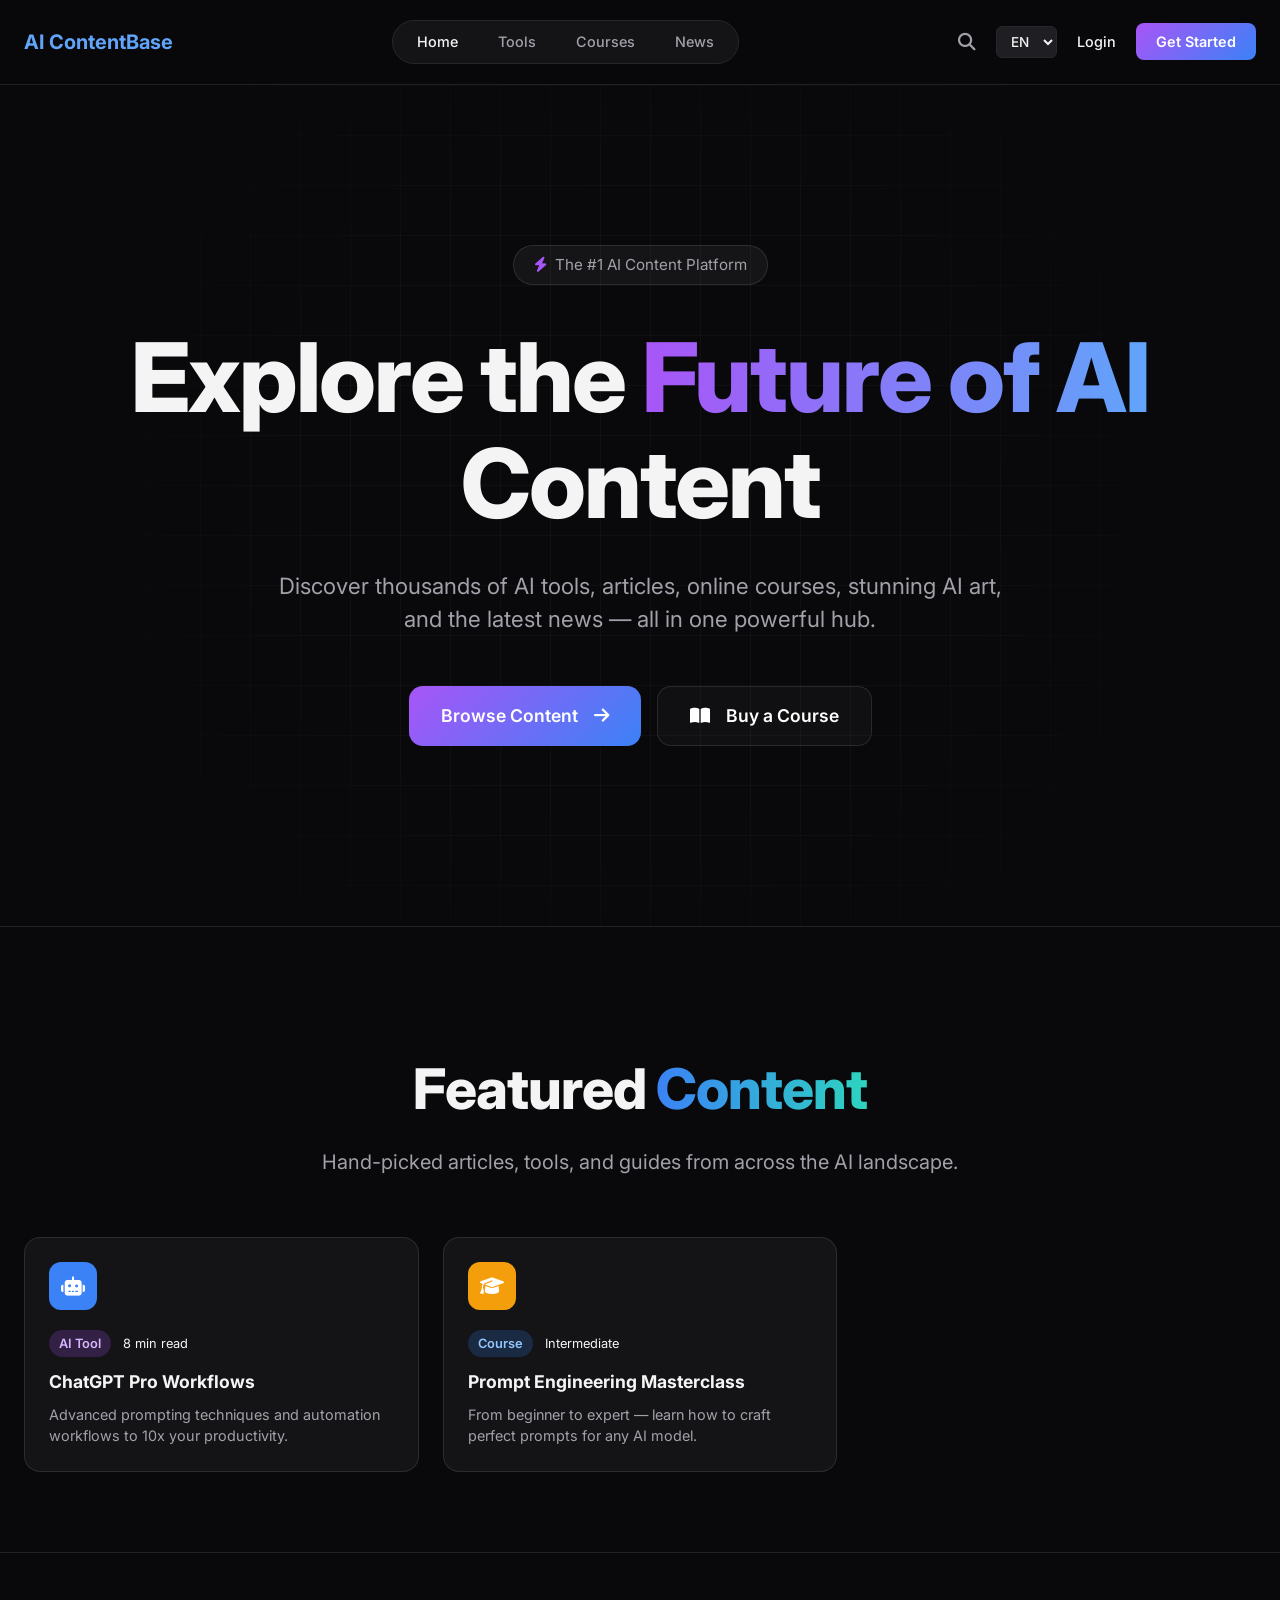
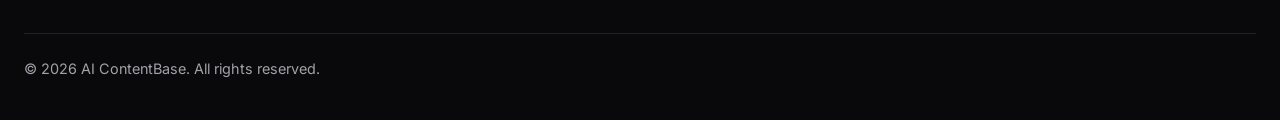
==== index.html @ c326102f "first commit" ====
<!DOCTYPE html>
<html lang="en">

<head>
    <meta charset="UTF-8">
    <meta name="viewport" content="width=device-width, initial-scale=1.0">
    <title>AI ContentBase | Home</title>
    <link href="https://fonts.googleapis.com/css2?family=Inter:wght@400;500;600;700;800&display=swap" rel="stylesheet">
    <link rel="stylesheet" href="https://cdnjs.cloudflare.com/ajax/libs/font-awesome/6.4.0/css/all.min.css">
    <link rel="stylesheet" href="style.css">
</head>

<body>

    <nav>
        <div class="nav-left">
            <a href="index.html" class="logo-text">AI ContentBase</a>
        </div>
        <div class="nav-center">
            <a href="index.html" class="active" data-i18n="nav_home">Home</a>
            <a href="tools.html" data-i18n="nav_tools">Tools</a>
            <a href="courses.html" data-i18n="nav_courses">Courses</a>
            <a href="news.html" data-i18n="nav_news">News</a>
        </div>
        <div class="nav-right">
            <i class="fa-solid fa-magnifying-glass search-icon"></i>
            <select class="lang-switch">
                <option value="en">EN</option>
                <option value="th">TH</option>
            </select>
            <a href="login.html" style="font-size: 0.9rem; font-weight: 500; transition: color 0.2s;"
                data-i18n="nav_login">Login</a>
            <button class="btn-primary" data-i18n="nav_get_started">Get Started</button>
        </div>
    </nav>

    <header class="hero">
        <div class="hero-bg-grid"></div>
        <div class="container">
            <div class="pill-badge" data-i18n="hero_pill">
                <i class="fa-solid fa-bolt"></i> The #1 AI Content Platform
            </div>
            <h1>Explore the <span class="text-gradient">Future of AI</span><br>Content</h1>
            <p data-i18n="hero_desc">Discover thousands of AI tools, articles, online courses, stunning AI art, and the
                latest news — all in
                one powerful hub.</p>

            <div class="hero-btns">
                <a href="tools.html" class="btn-large btn-gradient" data-i18n="hero_btn_browse">Browse Content &nbsp;<i
                        class="fa-solid fa-arrow-right"></i></a>
                <a href="courses.html" class="btn-large btn-outline" data-i18n="hero_btn_buy"><i
                        class="fa-solid fa-book-open"></i>&nbsp; Buy a
                    Course</a>
            </div>
        </div>
    </header>

    <section class="container">
        <div class="section-header">
            <h2 data-i18n="feat_title">Featured <span class="text-gradient-alt">Content</span></h2>
            <p data-i18n="feat_desc">Hand-picked articles, tools, and guides from across the AI landscape.</p>
        </div>

        <div class="grid-3">
            <a href="tools.html" class="card">
                <div class="card-header">
                    <div class="card-icon" style="background:#3b82f6;"><i class="fa-solid fa-robot"></i></div>
                </div>
                <div class="card-meta">
                    <span class="tag tag-purple">AI Tool</span><span>8 min read</span>
                </div>
                <h3 class="card-title">ChatGPT Pro Workflows</h3>
                <p class="card-desc">Advanced prompting techniques and automation workflows to 10x your productivity.
                </p>
            </a>
            <a href="courses.html" class="card">
                <div class="card-header">
                    <div class="card-icon" style="background:#f59e0b;"><i class="fa-solid fa-graduation-cap"></i></div>
                </div>
                <div class="card-meta">
                    <span class="tag tag-blue">Course</span><span>Intermediate</span>
                </div>
                <h3 class="card-title">Prompt Engineering Masterclass</h3>
                <p class="card-desc">From beginner to expert — learn how to craft perfect prompts for any AI model.</p>
            </a>
        </div>
    </section>

    <footer>
        <div class="container">
            <div class="footer-bottom">
                <div data-i18n="footer_rights">&copy; 2026 AI ContentBase. All rights reserved.</div>
            </div>
        </div>
    </footer>
    <script src="script.js"></script>
</body>

</html>
---- style.css ----
:root {
    --bg: #09090b;
    --surface: #141417;
    --surface-light: #1f1f23;
    --border: #27272a;
    --border-light: rgba(255, 255, 255, 0.1);
    --text-main: #f4f4f5;
    --text-muted: #a1a1aa;

    --grad-primary: linear-gradient(135deg, #a855f7 0%, #3b82f6 100%);
    --grad-purple-blue: linear-gradient(90deg, #a855f7, #60a5fa);
    --grad-blue-teal: linear-gradient(90deg, #3b82f6, #2dd4bf);

    --tag-purple: rgba(168, 85, 247, 0.2);
    --tag-purple-text: #d8b4fe;
    --tag-blue: rgba(59, 130, 246, 0.2);
    --tag-blue-text: #93c5fd;
    --tag-green: rgba(34, 197, 94, 0.2);
    --tag-green-text: #86efac;
    --tag-orange: rgba(249, 115, 22, 0.2);
    --tag-orange-text: #fdba74;
    --tag-pink: rgba(236, 72, 153, 0.2);
    --tag-pink-text: #f9a8d4;
    --tag-teal: rgba(20, 184, 166, 0.2);
    --tag-teal-text: #5eead4;
}

* {
    margin: 0;
    padding: 0;
    box-sizing: border-box;
    font-family: 'Inter', sans-serif;
}

body {
    background-color: var(--bg);
    color: var(--text-main);
    line-height: 1.5;
    overflow-x: hidden;
}

a {
    text-decoration: none;
    color: inherit;
}

.container {
    max-width: 1280px;
    margin: 0 auto;
    padding: 0 24px;
}

/* Navigation */
nav {
    display: flex;
    justify-content: space-between;
    align-items: center;
    padding: 20px 24px;
    border-bottom: 1px solid var(--border-light);
    background: rgba(9, 9, 11, 0.8);
    backdrop-filter: blur(12px);
    position: sticky;
    top: 0;
    z-index: 100;
}

.sidebar nav {
    flex-direction: column;
    align-items: stretch;
    justify-content: flex-start;
    padding: 0;
    border-bottom: none;
    background: transparent;
    backdrop-filter: none;
    position: static;
}

.nav-left {
    display: flex;
    align-items: center;
    gap: 12px;
}

.logo-text {
    font-size: 1.25rem;
    font-weight: 700;
    color: #60a5fa;
}

.nav-center {
    display: flex;
    gap: 24px;
    background: var(--surface);
    padding: 6px 16px;
    border-radius: 100px;
    border: 1px solid var(--border);
}

.nav-center a {
    font-size: 0.9rem;
    color: var(--text-muted);
    font-weight: 500;
    transition: color 0.2s;
    padding: 4px 8px;
}

.nav-center a.active,
.nav-center a:hover {
    color: var(--text-main);
}

.nav-right {
    display: flex;
    align-items: center;
    gap: 20px;
}

.search-icon {
    color: var(--text-muted);
    cursor: pointer;
    font-size: 1.1rem;
}

.lang-switch {
    background: var(--surface-light);
    color: var(--text-main);
    border: 1px solid var(--border);
    border-radius: 6px;
    padding: 6px 10px;
    font-size: 0.85rem;
    font-weight: 500;
    outline: none;
    cursor: pointer;
    transition: all 0.2s;
}

.lang-switch:hover {
    border-color: rgba(255, 255, 255, 0.2);
}

/* Buttons */
.btn-primary {
    background: var(--grad-primary);
    color: white;
    padding: 10px 20px;
    border-radius: 8px;
    font-weight: 600;
    font-size: 0.9rem;
    border: none;
    cursor: pointer;
    transition: opacity 0.2s;
}

.btn-primary:hover {
    opacity: 0.9;
}

.btn-large {
    padding: 16px 32px;
    border-radius: 14px;
    font-size: 1.1rem;
    font-weight: 600;
    display: inline-flex;
    align-items: center;
    gap: 8px;
    cursor: pointer;
    transition: transform 0.2s;
}

.btn-large:hover {
    transform: translateY(-2px);
}

.btn-gradient {
    background: var(--grad-primary);
    color: white;
    border: none;
}

.btn-outline {
    background: rgba(255, 255, 255, 0.03);
    border: 1px solid var(--border-light);
    color: white;
}

/* Hero */
.hero {
    position: relative;
    padding: 160px 0 120px;
    text-align: center;
    overflow: hidden;
    border-bottom: 1px solid var(--border-light);
}

.hero-bg-grid {
    position: absolute;
    top: 0;
    left: 0;
    right: 0;
    bottom: 0;
    background-image: linear-gradient(to right, rgba(255, 255, 255, 0.03) 1px, transparent 1px), linear-gradient(to bottom, rgba(255, 255, 255, 0.03) 1px, transparent 1px);
    background-size: 50px 50px;
    z-index: -1;
    mask-image: radial-gradient(circle at center, black 40%, transparent 80%);
    -webkit-mask-image: radial-gradient(circle at center, black 40%, transparent 80%);
}

.pill-badge {
    display: inline-flex;
    align-items: center;
    gap: 8px;
    background: rgba(255, 255, 255, 0.05);
    border: 1px solid var(--border-light);
    padding: 8px 20px;
    border-radius: 100px;
    font-size: 0.95rem;
    color: var(--text-muted);
    margin-bottom: 40px;
}

.pill-badge i {
    color: #a855f7;
}

.hero h1 {
    font-size: 6rem;
    font-weight: 800;
    line-height: 1.1;
    margin-bottom: 32px;
    letter-spacing: -2px;
}

.text-gradient {
    background: var(--grad-purple-blue);
    -webkit-background-clip: text;
    -webkit-text-fill-color: transparent;
}

.text-gradient-alt {
    background: var(--grad-blue-teal);
    -webkit-background-clip: text;
    -webkit-text-fill-color: transparent;
}

.hero p {
    font-size: 1.4rem;
    color: var(--text-muted);
    max-width: 750px;
    margin: 0 auto 50px;
}

.hero-btns {
    display: flex;
    justify-content: center;
    gap: 16px;
    margin-bottom: 60px;
}

/* Typography & Layout */
.section-header {
    text-align: center;
    margin: 120px 0 60px;
}

.section-header h2 {
    font-size: 3.5rem;
    font-weight: 800;
    margin-bottom: 16px;
    letter-spacing: -1px;
}

.section-header p {
    color: var(--text-muted);
    font-size: 1.25rem;
}

.section-header-left {
    display: flex;
    justify-content: space-between;
    align-items: flex-end;
    margin: 80px 0 30px;
}

.section-header-left h2 {
    font-size: 2rem;
    font-weight: 800;
}

.section-header-left p {
    color: var(--text-muted);
    margin-top: 8px;
}

.view-all {
    color: var(--text-muted);
    font-size: 0.9rem;
    transition: color 0.2s;
}

.view-all:hover {
    color: white;
}

/* Grids */
.grid-3 {
    display: grid;
    grid-template-columns: repeat(3, 1fr);
    gap: 24px;
}

.grid-4 {
    display: grid;
    grid-template-columns: repeat(4, 1fr);
    gap: 24px;
}

.grid-6 {
    display: grid;
    grid-template-columns: repeat(6, 1fr);
    gap: 20px;
}

/* Filters */
.filters {
    display: flex;
    justify-content: center;
    gap: 12px;
    margin-bottom: 40px;
    flex-wrap: wrap;
}

.filters-left {
    justify-content: flex-start;
    margin-bottom: 30px;
}

.filter-btn {
    background: var(--surface);
    border: 1px solid var(--border);
    color: var(--text-muted);
    padding: 8px 20px;
    border-radius: 100px;
    font-size: 0.9rem;
    cursor: pointer;
    transition: all 0.2s;
}

.filter-btn:hover {
    background: var(--surface-light);
    color: white;
}

.filter-btn.active {
    background: var(--grad-primary);
    color: white;
    border-color: transparent;
}

/* Cards */
.card {
    background: var(--surface);
    border: 1px solid var(--border-light);
    border-radius: 16px;
    padding: 24px;
    transition: transform 0.2s, border-color 0.2s;
    position: relative;
    display: flex;
    flex-direction: column;
    text-decoration: none;
}

.card:hover {
    transform: translateY(-4px);
    border-color: rgba(255, 255, 255, 0.2);
}

.card-header {
    display: flex;
    justify-content: space-between;
    align-items: flex-start;
    margin-bottom: 20px;
}

.card-icon {
    width: 48px;
    height: 48px;
    border-radius: 12px;
    display: flex;
    align-items: center;
    justify-content: center;
    font-size: 1.2rem;
    color: white;
    background: #3b82f6;
}

.card-arrow {
    color: var(--text-muted);
    font-size: 0.9rem;
}

.card-meta {
    display: flex;
    align-items: center;
    gap: 12px;
    margin-bottom: 12px;
    font-size: 0.8rem;
}

.tag {
    padding: 4px 10px;
    border-radius: 100px;
    font-weight: 600;
}

.tag-purple {
    background: var(--tag-purple);
    color: var(--tag-purple-text);
}

.tag-blue {
    background: var(--tag-blue);
    color: var(--tag-blue-text);
}

.tag-green {
    background: var(--tag-green);
    color: var(--tag-green-text);
}

.tag-orange {
    background: var(--tag-orange);
    color: var(--tag-orange-text);
}

.tag-pink {
    background: var(--tag-pink);
    color: var(--tag-pink-text);
}

.tag-teal {
    background: var(--tag-teal);
    color: var(--tag-teal-text);
}

.card-title {
    font-size: 1.1rem;
    font-weight: 700;
    margin-bottom: 8px;
}

.card-desc {
    color: var(--text-muted);
    font-size: 0.9rem;
}

/* Tool Cards */
.tool-card .card-header {
    align-items: center;
    margin-bottom: 16px;
}

.tool-card .card-icon {
    width: 40px;
    height: 40px;
    font-size: 1rem;
    border-radius: 10px;
}

.tool-title-wrap {
    flex-grow: 1;
    margin-left: 12px;
}

.tool-title {
    font-weight: 700;
    font-size: 1rem;
}

.tool-cat {
    font-size: 0.8rem;
    color: var(--text-muted);
}

.tool-rating {
    display: flex;
    align-items: center;
    gap: 4px;
    font-size: 0.85rem;
    font-weight: 600;
}

.tool-rating i {
    color: #facc15;
}

.tool-desc {
    color: var(--text-muted);
    font-size: 0.9rem;
    margin-bottom: 20px;
    flex-grow: 1;
}

.tool-footer {
    display: flex;
    justify-content: space-between;
    align-items: center;
    margin-top: auto;
}

.tool-tags {
    display: flex;
    gap: 6px;
}

.tool-tag {
    background: rgba(255, 255, 255, 0.05);
    border: 1px solid var(--border-light);
    padding: 4px 10px;
    border-radius: 100px;
    font-size: 0.75rem;
    color: var(--text-muted);
}

.tool-visit {
    color: #c084fc;
    font-size: 0.85rem;
    display: flex;
    align-items: center;
    gap: 6px;
}

.tool-price {
    font-size: 0.8rem;
    color: var(--text-muted);
    margin-top: 16px;
}

/* Footer */
footer {
    border-top: 1px solid var(--border-light);
    padding: 80px 0 40px;
    margin-top: 80px;
}

.footer-grid {
    display: grid;
    grid-template-columns: 2fr 1fr 1fr 1fr;
    gap: 40px;
    margin-bottom: 60px;
}

.footer-brand p {
    color: var(--text-muted);
    margin: 20px 0;
    font-size: 1.05rem;
    max-width: 300px;
}

.socials {
    display: flex;
    gap: 12px;
}

.social-btn {
    width: 40px;
    height: 40px;
    border-radius: 50%;
    border: 1px solid var(--border-light);
    display: flex;
    align-items: center;
    justify-content: center;
    color: var(--text-muted);
    transition: all 0.2s;
}

.social-btn:hover {
    color: white;
    border-color: white;
}

.footer-links h4 {
    font-size: 1.1rem;
    margin-bottom: 24px;
    font-weight: 600;
}

.footer-links ul {
    list-style: none;
}

.footer-links li {
    margin-bottom: 16px;
}

.footer-links a {
    color: var(--text-muted);
    transition: color 0.2s;
}

.footer-links a:hover {
    color: white;
}

.footer-bottom {
    border-top: 1px solid var(--border-light);
    padding-top: 24px;
    display: flex;
    justify-content: space-between;
    color: var(--text-muted);
    font-size: 0.9rem;
    align-items: center;
}

/* Responsive */
@media (max-width: 1024px) {
    .grid-6 {
        grid-template-columns: repeat(3, 1fr);
    }

    .grid-4 {
        grid-template-columns: repeat(2, 1fr);
    }

    .grid-3 {
        grid-template-columns: repeat(2, 1fr);
    }
}

@media (max-width: 768px) {
    .nav-center {
        display: none;
    }

    .hero h1 {
        font-size: 3rem;
    }

    .grid-6,
    .grid-4,
    .grid-3 {
        grid-template-columns: 1fr;
    }

    .footer-grid {
        grid-template-columns: 1fr;
    }
}

/* Animations */
@keyframes fadeIn {
    from {
        opacity: 0;
        transform: translateY(10px);
    }

    to {
        opacity: 1;
        transform: translateY(0);
    }
}
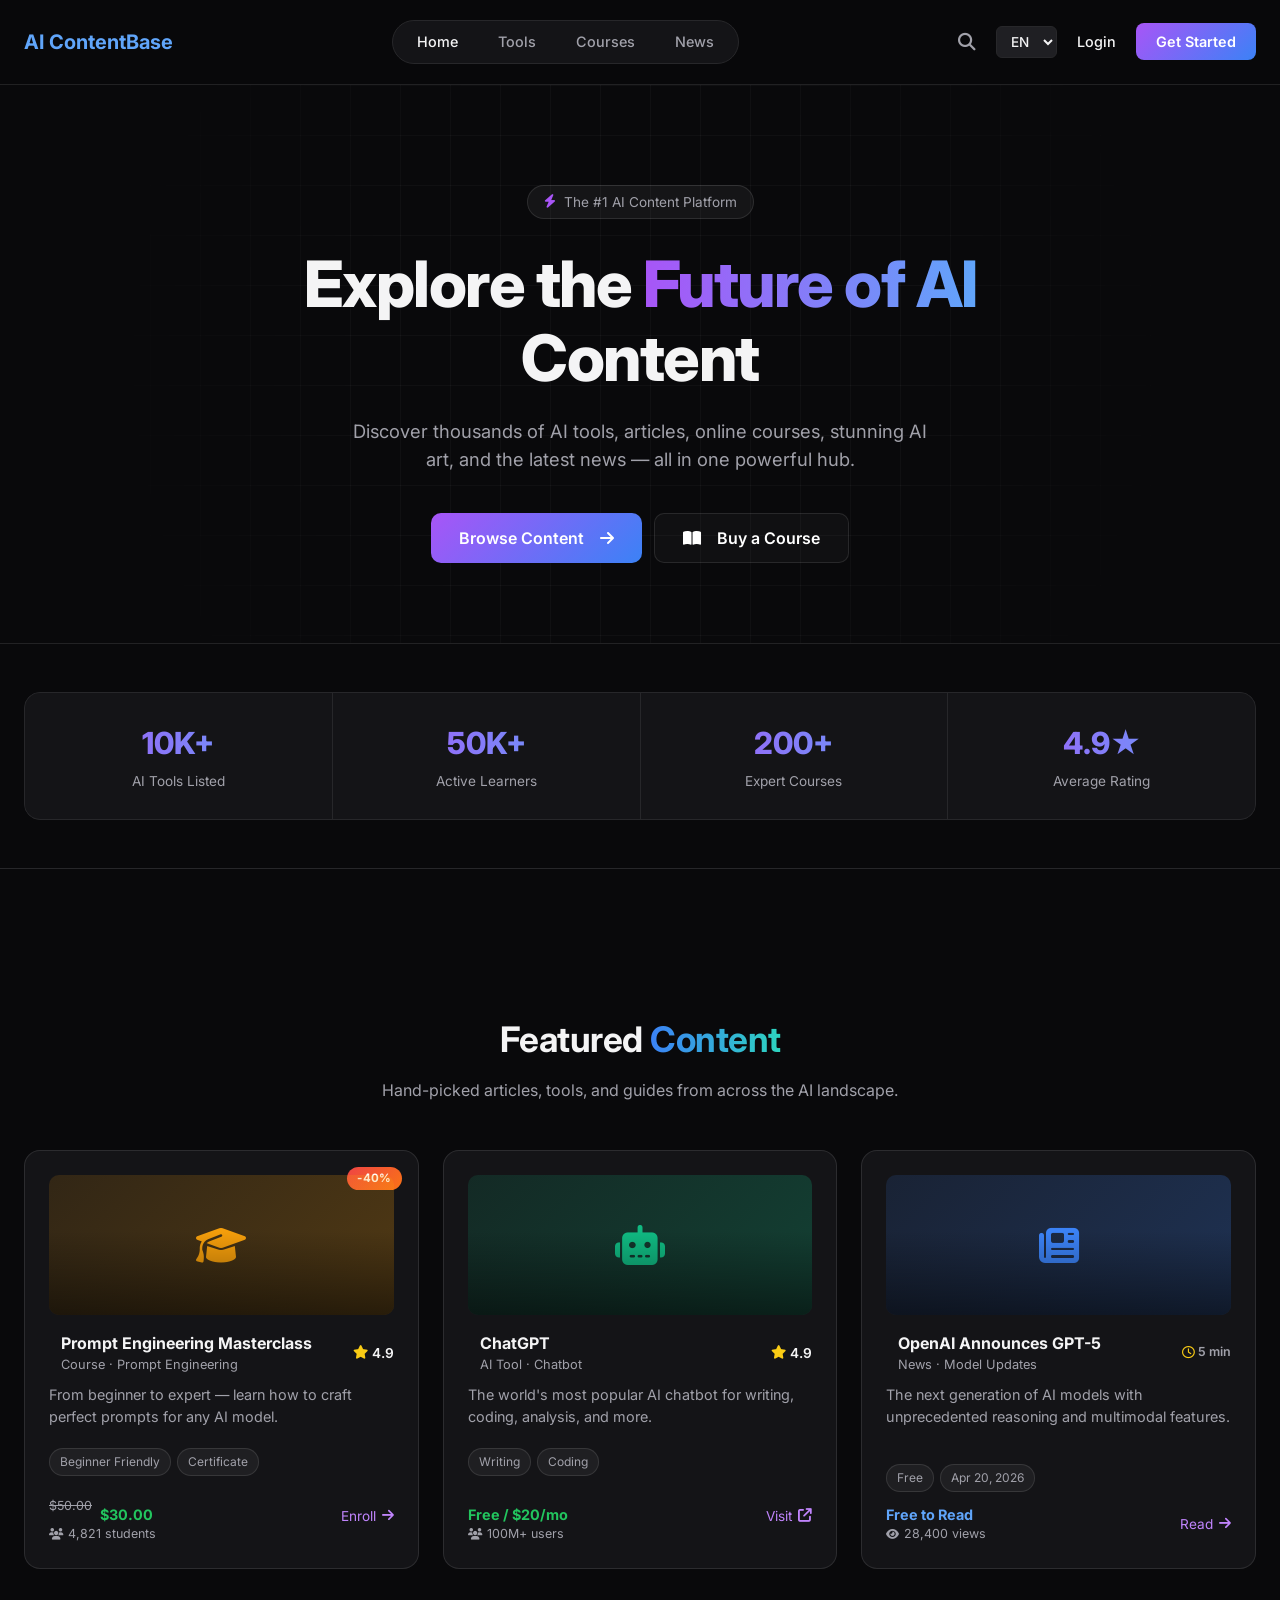
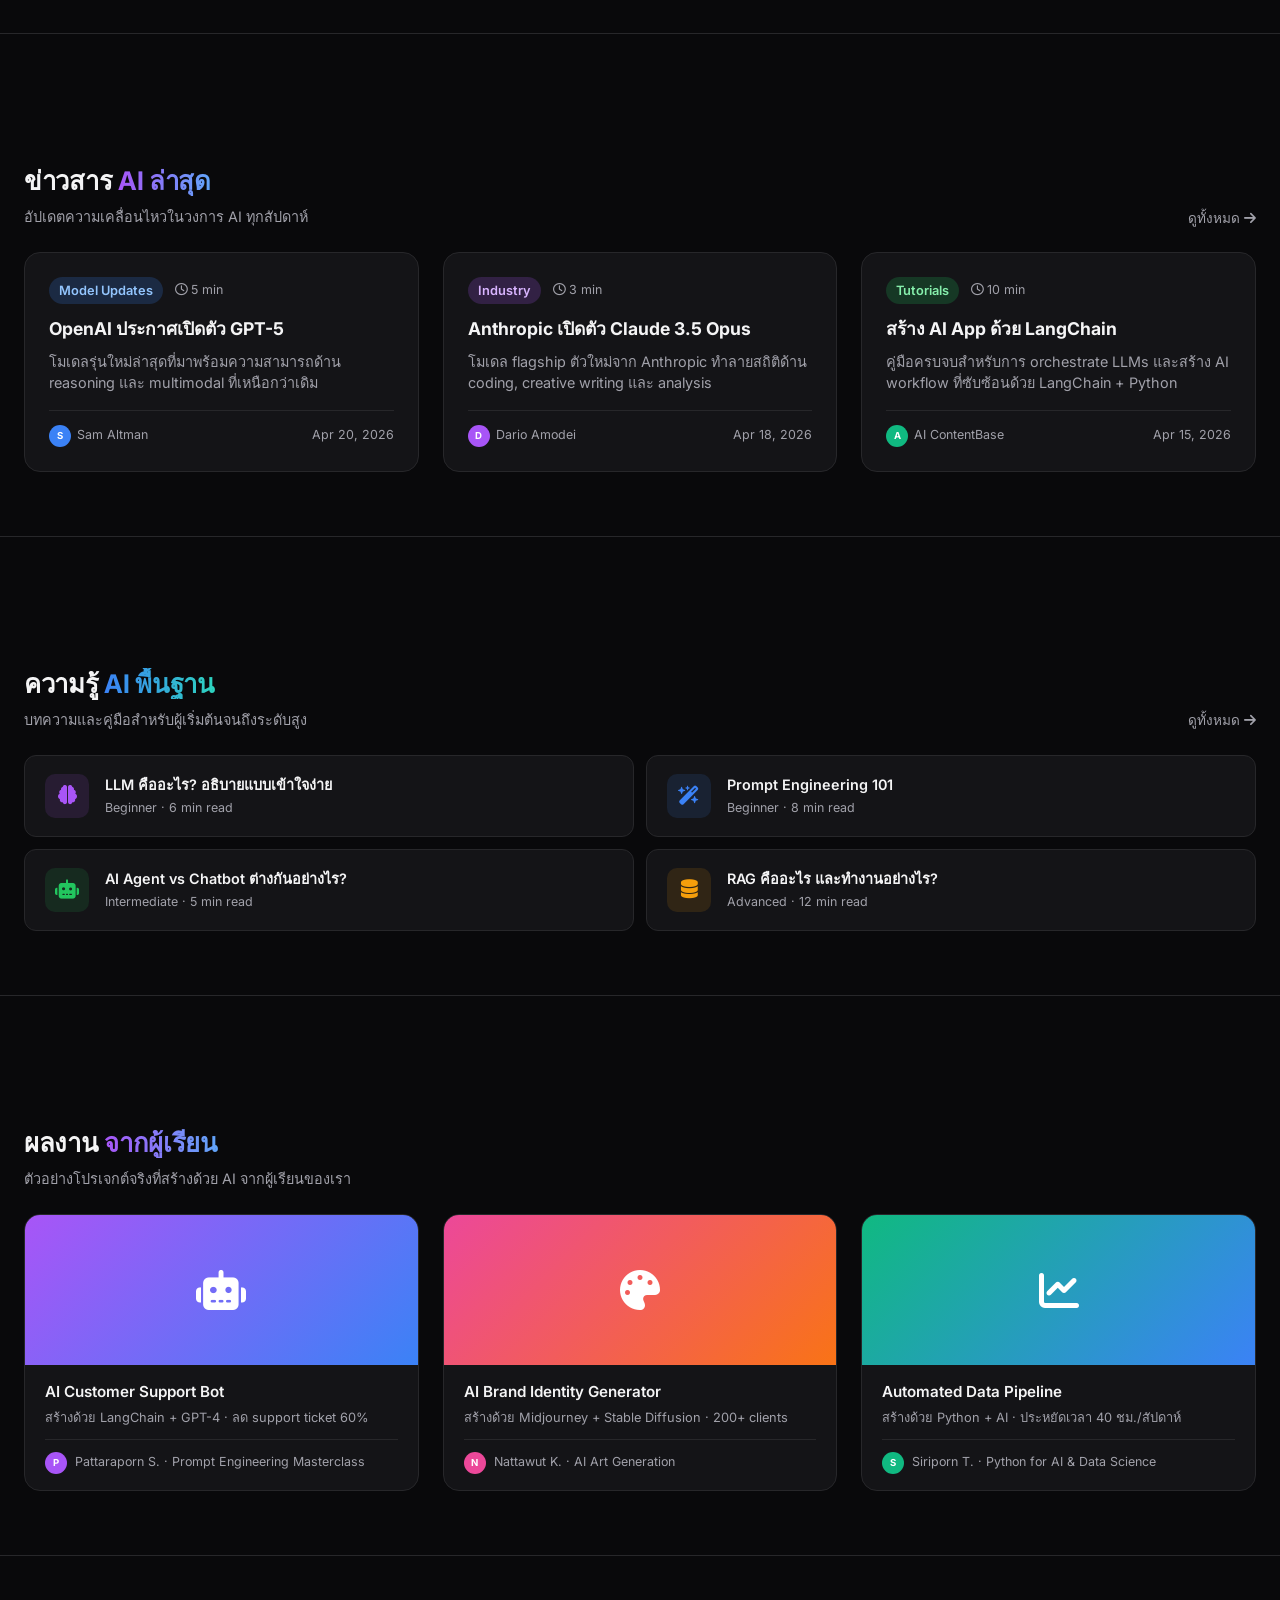
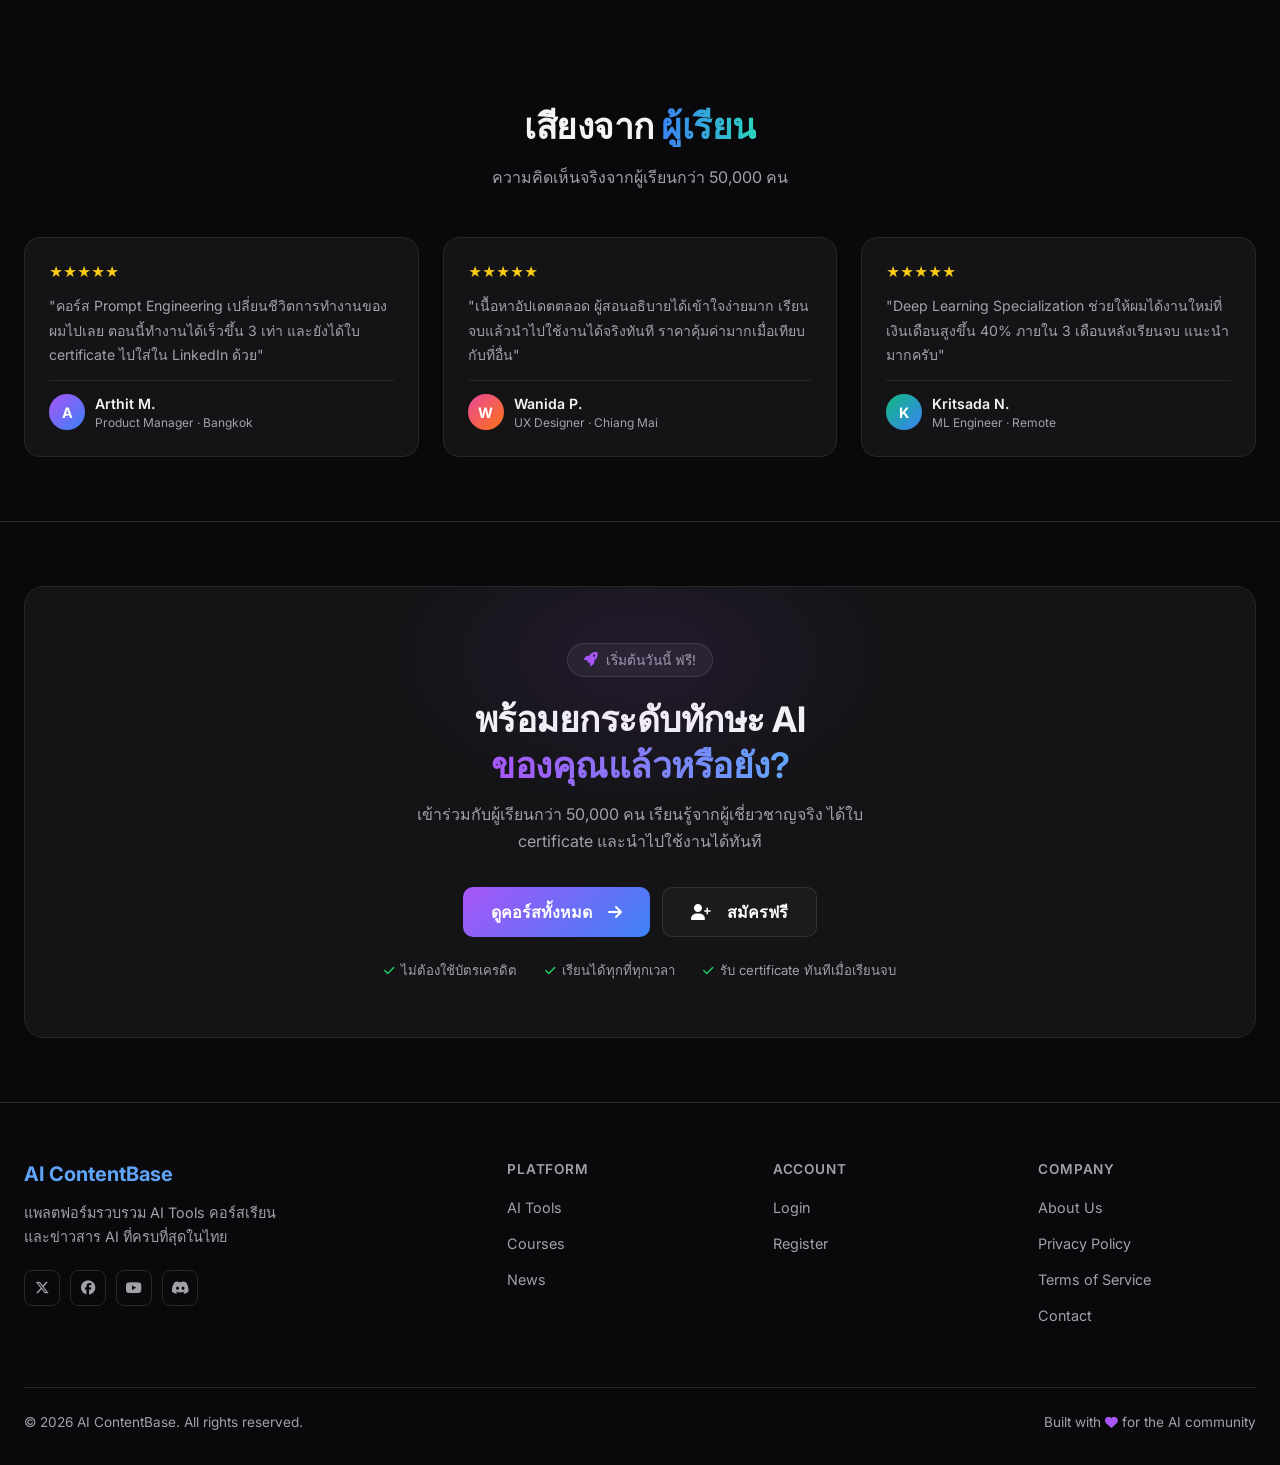
==== commit 35a101b7: "Improve UX/UI: search overlay, toast, empty state, course thumbnails, discount badges, full footer, " ====
--- a/index.html
+++ b/index.html
@@ -1,6 +1,5 @@
 <!DOCTYPE html>
 <html lang="en">
-
 <head>
     <meta charset="UTF-8">
     <meta name="viewport" content="width=device-width, initial-scale=1.0">
@@ -9,91 +8,449 @@
     <link rel="stylesheet" href="https://cdnjs.cloudflare.com/ajax/libs/font-awesome/6.4.0/css/all.min.css">
     <link rel="stylesheet" href="style.css">
 </head>
-
 <body>
 
-    <nav>
-        <div class="nav-left">
-            <a href="index.html" class="logo-text">AI ContentBase</a>
-        </div>
-        <div class="nav-center">
-            <a href="index.html" class="active" data-i18n="nav_home">Home</a>
-            <a href="tools.html" data-i18n="nav_tools">Tools</a>
-            <a href="courses.html" data-i18n="nav_courses">Courses</a>
-            <a href="news.html" data-i18n="nav_news">News</a>
-        </div>
-        <div class="nav-right">
-            <i class="fa-solid fa-magnifying-glass search-icon"></i>
-            <select class="lang-switch">
-                <option value="en">EN</option>
-                <option value="th">TH</option>
-            </select>
-            <a href="login.html" style="font-size: 0.9rem; font-weight: 500; transition: color 0.2s;"
-                data-i18n="nav_login">Login</a>
-            <button class="btn-primary" data-i18n="nav_get_started">Get Started</button>
-        </div>
-    </nav>
-
-    <header class="hero">
-        <div class="hero-bg-grid"></div>
-        <div class="container">
-            <div class="pill-badge" data-i18n="hero_pill">
-                <i class="fa-solid fa-bolt"></i> The #1 AI Content Platform
-            </div>
-            <h1>Explore the <span class="text-gradient">Future of AI</span><br>Content</h1>
-            <p data-i18n="hero_desc">Discover thousands of AI tools, articles, online courses, stunning AI art, and the
-                latest news — all in
-                one powerful hub.</p>
-
-            <div class="hero-btns">
-                <a href="tools.html" class="btn-large btn-gradient" data-i18n="hero_btn_browse">Browse Content &nbsp;<i
-                        class="fa-solid fa-arrow-right"></i></a>
-                <a href="courses.html" class="btn-large btn-outline" data-i18n="hero_btn_buy"><i
-                        class="fa-solid fa-book-open"></i>&nbsp; Buy a
-                    Course</a>
-            </div>
-        </div>
-    </header>
-
-    <section class="container">
+<!-- Search Overlay -->
+<div class="search-overlay" id="searchOverlay">
+    <div class="search-overlay-inner">
+        <div class="search-overlay-input-wrap">
+            <i class="fa-solid fa-magnifying-glass"></i>
+            <input type="text" class="search-overlay-input" id="searchOverlayInput" placeholder="Search tools, courses, news...">
+            <button class="search-overlay-close" id="searchOverlayClose">ESC</button>
+        </div>
+        <p class="search-hint">Press <kbd style="background:var(--surface-light);border:1px solid var(--border);padding:2px 7px;border-radius:4px;font-size:0.8rem;">Cmd+K</kbd> to open &nbsp;·&nbsp; <kbd style="background:var(--surface-light);border:1px solid var(--border);padding:2px 7px;border-radius:4px;font-size:0.8rem;">ESC</kbd> to close</p>
+    </div>
+</div>
+
+<!-- Toast Container -->
+<div class="toast-container" id="toastContainer"></div>
+
+<!-- Navigation -->
+<nav>
+    <div class="nav-left">
+        <a href="index.html" class="logo-text">AI ContentBase</a>
+    </div>
+    <div class="nav-center">
+        <a href="index.html" class="active" data-i18n="nav_home">Home</a>
+        <a href="tools.html" data-i18n="nav_tools">Tools</a>
+        <a href="courses.html" data-i18n="nav_courses">Courses</a>
+        <a href="news.html" data-i18n="nav_news">News</a>
+    </div>
+    <div class="nav-right">
+        <i class="fa-solid fa-magnifying-glass search-icon" id="searchToggle"></i>
+        <select class="lang-switch">
+            <option value="en">EN</option>
+            <option value="th">TH</option>
+        </select>
+        <a href="login.html" style="font-size:0.9rem;font-weight:500;" data-i18n="nav_login">Login</a>
+        <button class="btn-primary" onclick="location.href='register.html'" data-i18n="nav_get_started">Get Started</button>
+        <button class="nav-hamburger" id="navHamburger"><i class="fa-solid fa-bars"></i></button>
+    </div>
+</nav>
+
+<!-- Mobile Nav -->
+<div class="mobile-nav" id="mobileNav">
+    <a href="index.html" class="active" data-i18n="nav_home">Home</a>
+    <a href="tools.html" data-i18n="nav_tools">Tools</a>
+    <a href="courses.html" data-i18n="nav_courses">Courses</a>
+    <a href="news.html" data-i18n="nav_news">News</a>
+    <a href="login.html" data-i18n="nav_login">Login</a>
+</div>
+
+<!-- Hero -->
+<header class="hero">
+    <div class="hero-bg-grid"></div>
+    <div class="container">
+        <div class="pill-badge" data-i18n="hero_pill">
+            <i class="fa-solid fa-bolt"></i> The #1 AI Content Platform
+        </div>
+        <h1>Explore the <span class="text-gradient">Future of AI</span><br>Content</h1>
+        <p data-i18n="hero_desc">Discover thousands of AI tools, articles, online courses, and the latest news — all in one powerful hub.</p>
+        <div class="hero-btns">
+            <a href="tools.html" class="btn-large btn-gradient" data-i18n="hero_btn_browse">Browse Content &nbsp;<i class="fa-solid fa-arrow-right"></i></a>
+            <a href="courses.html" class="btn-large btn-outline" data-i18n="hero_btn_buy"><i class="fa-solid fa-book-open"></i>&nbsp; Buy a Course</a>
+        </div>
+    </div>
+</header>
+
+<!-- Stats -->
+<section class="container">
+    <div class="stats-section">
+        <div class="stat-item">
+            <div class="stat-item-value">10K+</div>
+            <div class="stat-item-label">AI Tools Listed</div>
+        </div>
+        <div class="stat-item">
+            <div class="stat-item-value">50K+</div>
+            <div class="stat-item-label">Active Learners</div>
+        </div>
+        <div class="stat-item">
+            <div class="stat-item-value">200+</div>
+            <div class="stat-item-label">Expert Courses</div>
+        </div>
+        <div class="stat-item">
+            <div class="stat-item-value">4.9★</div>
+            <div class="stat-item-label">Average Rating</div>
+        </div>
+    </div>
+</section>
+
+<!-- Featured Content -->
+<section class="page-section">
+    <div class="container">
         <div class="section-header">
             <h2 data-i18n="feat_title">Featured <span class="text-gradient-alt">Content</span></h2>
-            <p data-i18n="feat_desc">Hand-picked articles, tools, and guides from across the AI landscape.</p>
-        </div>
-
+            <p data-i18n="feat_desc">Hand-picked courses, tools, and news from across the AI landscape.</p>
+        </div>
         <div class="grid-3">
-            <a href="tools.html" class="card">
-                <div class="card-header">
-                    <div class="card-icon" style="background:#3b82f6;"><i class="fa-solid fa-robot"></i></div>
-                </div>
-                <div class="card-meta">
-                    <span class="tag tag-purple">AI Tool</span><span>8 min read</span>
-                </div>
-                <h3 class="card-title">ChatGPT Pro Workflows</h3>
-                <p class="card-desc">Advanced prompting techniques and automation workflows to 10x your productivity.
-                </p>
-            </a>
-            <a href="courses.html" class="card">
-                <div class="card-header">
-                    <div class="card-icon" style="background:#f59e0b;"><i class="fa-solid fa-graduation-cap"></i></div>
-                </div>
-                <div class="card-meta">
-                    <span class="tag tag-blue">Course</span><span>Intermediate</span>
-                </div>
-                <h3 class="card-title">Prompt Engineering Masterclass</h3>
-                <p class="card-desc">From beginner to expert — learn how to craft perfect prompts for any AI model.</p>
-            </a>
-        </div>
-    </section>
-
-    <footer>
-        <div class="container">
-            <div class="footer-bottom">
-                <div data-i18n="footer_rights">&copy; 2026 AI ContentBase. All rights reserved.</div>
-            </div>
-        </div>
-    </footer>
-    <script src="script.js"></script>
+            <a href="courses.html" class="card tool-card" style="position:relative;">
+                <div class="discount-badge">-40%</div>
+                <div class="course-thumb" style="background:linear-gradient(135deg,#f59e0b22,#f59e0b44);">
+                    <i class="fa-solid fa-graduation-cap" style="color:#f59e0b;"></i>
+                </div>
+                <div class="card-header" style="margin-bottom:10px;">
+                    <div class="tool-title-wrap">
+                        <div class="tool-title">Prompt Engineering Masterclass</div>
+                        <div class="tool-cat">Course · Prompt Engineering</div>
+                    </div>
+                    <div class="tool-rating"><i class="fa-solid fa-star"></i> 4.9</div>
+                </div>
+                <p class="tool-desc">From beginner to expert — learn how to craft perfect prompts for any AI model.</p>
+                <div class="tool-tags" style="margin-bottom:12px;">
+                    <span class="tool-tag">Beginner Friendly</span>
+                    <span class="tool-tag">Certificate</span>
+                </div>
+                <div class="tool-footer">
+                    <div>
+                        <div class="price-wrap">
+                            <span class="price-original">$50.00</span>
+                            <span class="price-current tool-price">$30.00</span>
+                        </div>
+                        <div class="student-count"><i class="fa-solid fa-users"></i> 4,821 students</div>
+                    </div>
+                    <div class="tool-visit enroll-btn">Enroll <i class="fa-solid fa-arrow-right"></i></div>
+                </div>
+            </a>
+            <a href="tools.html" class="card tool-card">
+                <div class="course-thumb" style="background:linear-gradient(135deg,#10b98122,#10b98144);">
+                    <i class="fa-solid fa-robot" style="color:#10b981;"></i>
+                </div>
+                <div class="card-header" style="margin-bottom:10px;">
+                    <div class="tool-title-wrap">
+                        <div class="tool-title">ChatGPT</div>
+                        <div class="tool-cat">AI Tool · Chatbot</div>
+                    </div>
+                    <div class="tool-rating"><i class="fa-solid fa-star"></i> 4.9</div>
+                </div>
+                <p class="tool-desc">The world's most popular AI chatbot for writing, coding, analysis, and more.</p>
+                <div class="tool-tags" style="margin-bottom:12px;">
+                    <span class="tool-tag">Writing</span>
+                    <span class="tool-tag">Coding</span>
+                </div>
+                <div class="tool-footer">
+                    <div>
+                        <div class="price-wrap">
+                            <span class="price-current tool-price">Free / $20/mo</span>
+                        </div>
+                        <div class="student-count"><i class="fa-solid fa-users"></i> 100M+ users</div>
+                    </div>
+                    <div class="tool-visit">Visit <i class="fa-solid fa-arrow-up-right-from-square"></i></div>
+                </div>
+            </a>
+            <a href="news.html" class="card tool-card">
+                <div class="course-thumb" style="background:linear-gradient(135deg,#3b82f622,#3b82f644);">
+                    <i class="fa-solid fa-newspaper" style="color:#3b82f6;"></i>
+                </div>
+                <div class="card-header" style="margin-bottom:10px;">
+                    <div class="tool-title-wrap">
+                        <div class="tool-title">OpenAI Announces GPT-5</div>
+                        <div class="tool-cat">News · Model Updates</div>
+                    </div>
+                    <div class="tool-rating" style="color:var(--text-muted);font-size:0.78rem;"><i class="fa-regular fa-clock"></i> 5 min</div>
+                </div>
+                <p class="tool-desc">The next generation of AI models with unprecedented reasoning and multimodal features.</p>
+                <div class="tool-tags" style="margin-bottom:12px;">
+                    <span class="tool-tag">Free</span>
+                    <span class="tool-tag">Apr 20, 2026</span>
+                </div>
+                <div class="tool-footer">
+                    <div>
+                        <div class="price-wrap">
+                            <span class="price-current" style="color:#60a5fa;">Free to Read</span>
+                        </div>
+                        <div class="student-count"><i class="fa-solid fa-eye"></i> 28,400 views</div>
+                    </div>
+                    <div class="tool-visit">Read <i class="fa-solid fa-arrow-right"></i></div>
+                </div>
+            </a>
+        </div>
+    </div>
+</section>
+
+<!-- News -->
+<section class="page-section">
+    <div class="container">
+        <div class="section-header-left">
+            <div>
+                <h2>ข่าวสาร <span class="text-gradient">AI ล่าสุด</span></h2>
+                <p>อัปเดตความเคลื่อนไหวในวงการ AI ทุกสัปดาห์</p>
+            </div>
+            <a href="news.html" class="view-all">ดูทั้งหมด <i class="fa-solid fa-arrow-right"></i></a>
+        </div>
+        <div class="grid-3">
+            <a href="news.html" class="news-card">
+                <div class="card-meta" style="margin-bottom:12px;">
+                    <span class="tag tag-blue">Model Updates</span>
+                    <span style="font-size:0.78rem;color:var(--text-muted);display:flex;align-items:center;gap:4px;"><i class="fa-regular fa-clock"></i> 5 min</span>
+                </div>
+                <h3 class="card-title">OpenAI ประกาศเปิดตัว GPT-5</h3>
+                <p class="card-desc" style="margin-bottom:16px;">โมเดลรุ่นใหม่ล่าสุดที่มาพร้อมความสามารถด้าน reasoning และ multimodal ที่เหนือกว่าเดิม</p>
+                <div class="news-footer">
+                    <div class="news-author">
+                        <div class="avatar-sm" style="background:#3b82f6;">S</div>
+                        Sam Altman
+                    </div>
+                    <span>Apr 20, 2026</span>
+                </div>
+            </a>
+            <a href="news.html" class="news-card">
+                <div class="card-meta" style="margin-bottom:12px;">
+                    <span class="tag tag-purple">Industry</span>
+                    <span style="font-size:0.78rem;color:var(--text-muted);display:flex;align-items:center;gap:4px;"><i class="fa-regular fa-clock"></i> 3 min</span>
+                </div>
+                <h3 class="card-title">Anthropic เปิดตัว Claude 3.5 Opus</h3>
+                <p class="card-desc" style="margin-bottom:16px;">โมเดล flagship ตัวใหม่จาก Anthropic ทำลายสถิติด้าน coding, creative writing และ analysis</p>
+                <div class="news-footer">
+                    <div class="news-author">
+                        <div class="avatar-sm" style="background:#a855f7;">D</div>
+                        Dario Amodei
+                    </div>
+                    <span>Apr 18, 2026</span>
+                </div>
+            </a>
+            <a href="news.html" class="news-card">
+                <div class="card-meta" style="margin-bottom:12px;">
+                    <span class="tag tag-green">Tutorials</span>
+                    <span style="font-size:0.78rem;color:var(--text-muted);display:flex;align-items:center;gap:4px;"><i class="fa-regular fa-clock"></i> 10 min</span>
+                </div>
+                <h3 class="card-title">สร้าง AI App ด้วย LangChain</h3>
+                <p class="card-desc" style="margin-bottom:16px;">คู่มือครบจบสำหรับการ orchestrate LLMs และสร้าง AI workflow ที่ซับซ้อนด้วย LangChain + Python</p>
+                <div class="news-footer">
+                    <div class="news-author">
+                        <div class="avatar-sm" style="background:#10b981;">A</div>
+                        AI ContentBase
+                    </div>
+                    <span>Apr 15, 2026</span>
+                </div>
+            </a>
+        </div>
+    </div>
+</section>
+
+<!-- Knowledge -->
+<section class="page-section">
+    <div class="container">
+        <div class="section-header-left">
+            <div>
+                <h2>ความรู้ <span class="text-gradient-alt">AI พื้นฐาน</span></h2>
+                <p>บทความและคู่มือสำหรับผู้เริ่มต้นจนถึงระดับสูง</p>
+            </div>
+            <a href="news.html" class="view-all">ดูทั้งหมด <i class="fa-solid fa-arrow-right"></i></a>
+        </div>
+        <div class="knowledge-row">
+            <a href="news.html" class="knowledge-card">
+                <div class="knowledge-icon" style="background:rgba(168,85,247,0.12);color:#a855f7;"><i class="fa-solid fa-brain"></i></div>
+                <div>
+                    <div class="knowledge-title">LLM คืออะไร? อธิบายแบบเข้าใจง่าย</div>
+                    <div class="knowledge-meta">Beginner · 6 min read</div>
+                </div>
+            </a>
+            <a href="news.html" class="knowledge-card">
+                <div class="knowledge-icon" style="background:rgba(59,130,246,0.12);color:#3b82f6;"><i class="fa-solid fa-wand-magic-sparkles"></i></div>
+                <div>
+                    <div class="knowledge-title">Prompt Engineering 101</div>
+                    <div class="knowledge-meta">Beginner · 8 min read</div>
+                </div>
+            </a>
+            <a href="news.html" class="knowledge-card">
+                <div class="knowledge-icon" style="background:rgba(34,197,94,0.12);color:#22c55e;"><i class="fa-solid fa-robot"></i></div>
+                <div>
+                    <div class="knowledge-title">AI Agent vs Chatbot ต่างกันอย่างไร?</div>
+                    <div class="knowledge-meta">Intermediate · 5 min read</div>
+                </div>
+            </a>
+            <a href="news.html" class="knowledge-card">
+                <div class="knowledge-icon" style="background:rgba(245,158,11,0.12);color:#f59e0b;"><i class="fa-solid fa-database"></i></div>
+                <div>
+                    <div class="knowledge-title">RAG คืออะไร และทำงานอย่างไร?</div>
+                    <div class="knowledge-meta">Advanced · 12 min read</div>
+                </div>
+            </a>
+        </div>
+    </div>
+</section>
+
+<!-- Portfolio -->
+<section class="page-section">
+    <div class="container">
+        <div class="section-header-left">
+            <div>
+                <h2>ผลงาน <span class="text-gradient">จากผู้เรียน</span></h2>
+                <p>ตัวอย่างโปรเจกต์จริงที่สร้างด้วย AI จากผู้เรียนของเรา</p>
+            </div>
+        </div>
+        <div class="grid-3">
+            <div class="portfolio-card">
+                <div class="portfolio-thumb" style="background:linear-gradient(135deg,#a855f7,#3b82f6);"><i class="fa-solid fa-robot" style="color:white;font-size:2.5rem;"></i></div>
+                <div class="portfolio-body">
+                    <div class="portfolio-title">AI Customer Support Bot</div>
+                    <div class="portfolio-desc">สร้างด้วย LangChain + GPT-4 · ลด support ticket 60%</div>
+                    <div class="portfolio-author">
+                        <div class="avatar-sm" style="background:#a855f7;">P</div>
+                        Pattaraporn S. · Prompt Engineering Masterclass
+                    </div>
+                </div>
+            </div>
+            <div class="portfolio-card">
+                <div class="portfolio-thumb" style="background:linear-gradient(135deg,#ec4899,#f97316);"><i class="fa-solid fa-palette" style="color:white;font-size:2.5rem;"></i></div>
+                <div class="portfolio-body">
+                    <div class="portfolio-title">AI Brand Identity Generator</div>
+                    <div class="portfolio-desc">สร้างด้วย Midjourney + Stable Diffusion · 200+ clients</div>
+                    <div class="portfolio-author">
+                        <div class="avatar-sm" style="background:#ec4899;">N</div>
+                        Nattawut K. · AI Art Generation
+                    </div>
+                </div>
+            </div>
+            <div class="portfolio-card">
+                <div class="portfolio-thumb" style="background:linear-gradient(135deg,#10b981,#3b82f6);"><i class="fa-solid fa-chart-line" style="color:white;font-size:2.5rem;"></i></div>
+                <div class="portfolio-body">
+                    <div class="portfolio-title">Automated Data Pipeline</div>
+                    <div class="portfolio-desc">สร้างด้วย Python + AI · ประหยัดเวลา 40 ชม./สัปดาห์</div>
+                    <div class="portfolio-author">
+                        <div class="avatar-sm" style="background:#10b981;">S</div>
+                        Siriporn T. · Python for AI & Data Science
+                    </div>
+                </div>
+            </div>
+        </div>
+    </div>
+</section>
+
+<!-- Reviews -->
+<section class="page-section">
+    <div class="container">
+        <div class="section-header">
+            <h2>เสียงจาก <span class="text-gradient-alt">ผู้เรียน</span></h2>
+            <p>ความคิดเห็นจริงจากผู้เรียนกว่า 50,000 คน</p>
+        </div>
+        <div class="grid-3">
+            <div class="review-card">
+                <div class="review-stars">★★★★★</div>
+                <p class="review-text">"คอร์ส Prompt Engineering เปลี่ยนชีวิตการทำงานของผมไปเลย ตอนนี้ทำงานได้เร็วขึ้น 3 เท่า และยังได้ใบ certificate ไปใส่ใน LinkedIn ด้วย"</p>
+                <div class="review-author">
+                    <div class="avatar-md" style="background:linear-gradient(135deg,#a855f7,#3b82f6);">A</div>
+                    <div>
+                        <div class="review-name">Arthit M.</div>
+                        <div class="review-role">Product Manager · Bangkok</div>
+                    </div>
+                </div>
+            </div>
+            <div class="review-card">
+                <div class="review-stars">★★★★★</div>
+                <p class="review-text">"เนื้อหาอัปเดตตลอด ผู้สอนอธิบายได้เข้าใจง่ายมาก เรียนจบแล้วนำไปใช้งานได้จริงทันที ราคาคุ้มค่ามากเมื่อเทียบกับที่อื่น"</p>
+                <div class="review-author">
+                    <div class="avatar-md" style="background:linear-gradient(135deg,#ec4899,#f97316);">W</div>
+                    <div>
+                        <div class="review-name">Wanida P.</div>
+                        <div class="review-role">UX Designer · Chiang Mai</div>
+                    </div>
+                </div>
+            </div>
+            <div class="review-card">
+                <div class="review-stars">★★★★★</div>
+                <p class="review-text">"Deep Learning Specialization ช่วยให้ผมได้งานใหม่ที่เงินเดือนสูงขึ้น 40% ภายใน 3 เดือนหลังเรียนจบ แนะนำมากครับ"</p>
+                <div class="review-author">
+                    <div class="avatar-md" style="background:linear-gradient(135deg,#10b981,#3b82f6);">K</div>
+                    <div>
+                        <div class="review-name">Kritsada N.</div>
+                        <div class="review-role">ML Engineer · Remote</div>
+                    </div>
+                </div>
+            </div>
+        </div>
+    </div>
+</section>
+
+<!-- CTA -->
+<section class="page-section">
+    <div class="container">
+        <div class="cta-banner">
+            <div class="cta-banner-glow"></div>
+            <div class="pill-badge" style="display:inline-flex;margin-bottom:20px;">
+                <i class="fa-solid fa-rocket"></i> เริ่มต้นวันนี้ ฟรี!
+            </div>
+            <h2>พร้อมยกระดับทักษะ AI<br><span class="text-gradient">ของคุณแล้วหรือยัง?</span></h2>
+            <p>เข้าร่วมกับผู้เรียนกว่า 50,000 คน เรียนรู้จากผู้เชี่ยวชาญจริง ได้ใบ certificate และนำไปใช้งานได้ทันที</p>
+            <div class="cta-btns">
+                <a href="courses.html" class="btn-large btn-gradient">ดูคอร์สทั้งหมด &nbsp;<i class="fa-solid fa-arrow-right"></i></a>
+                <a href="register.html" class="btn-large btn-outline"><i class="fa-solid fa-user-plus"></i>&nbsp; สมัครฟรี</a>
+            </div>
+            <div class="cta-checklist">
+                <span class="cta-check"><i class="fa-solid fa-check"></i> ไม่ต้องใช้บัตรเครดิต</span>
+                <span class="cta-check"><i class="fa-solid fa-check"></i> เรียนได้ทุกที่ทุกเวลา</span>
+                <span class="cta-check"><i class="fa-solid fa-check"></i> รับ certificate ทันทีเมื่อเรียนจบ</span>
+            </div>
+        </div>
+    </div>
+</section>
+
+<!-- Footer -->
+<footer>
+    <div class="container">
+        <div class="footer-grid">
+            <div class="footer-brand">
+                <a href="index.html" class="logo-text">AI ContentBase</a>
+                <p>แพลตฟอร์มรวบรวม AI Tools คอร์สเรียน และข่าวสาร AI ที่ครบที่สุดในไทย</p>
+                <div class="socials">
+                    <a href="#" class="social-btn"><i class="fa-brands fa-x-twitter"></i></a>
+                    <a href="#" class="social-btn"><i class="fa-brands fa-facebook"></i></a>
+                    <a href="#" class="social-btn"><i class="fa-brands fa-youtube"></i></a>
+                    <a href="#" class="social-btn"><i class="fa-brands fa-discord"></i></a>
+                </div>
+            </div>
+            <div class="footer-links">
+                <h4>Platform</h4>
+                <ul>
+                    <li><a href="tools.html">AI Tools</a></li>
+                    <li><a href="courses.html">Courses</a></li>
+                    <li><a href="news.html">News</a></li>
+                </ul>
+            </div>
+            <div class="footer-links">
+                <h4>Account</h4>
+                <ul>
+                    <li><a href="login.html">Login</a></li>
+                    <li><a href="register.html">Register</a></li>
+                </ul>
+            </div>
+            <div class="footer-links">
+                <h4>Company</h4>
+                <ul>
+                    <li><a href="#">About Us</a></li>
+                    <li><a href="#">Privacy Policy</a></li>
+                    <li><a href="#">Terms of Service</a></li>
+                    <li><a href="#">Contact</a></li>
+                </ul>
+            </div>
+        </div>
+        <div class="footer-bottom">
+            <span data-i18n="footer_rights">&copy; 2026 AI ContentBase. All rights reserved.</span>
+            <span>Built with <i class="fa-solid fa-heart" style="color:#a855f7;font-size:0.8rem;"></i> for the AI community</span>
+        </div>
+    </div>
+</footer>
+
+<script src="script.js"></script>
 </body>
-
-</html>+</html>
--- a/style.css
+++ b/style.css
@@ -156,19 +156,20 @@
 }
 
 .btn-large {
-    padding: 16px 32px;
-    border-radius: 14px;
-    font-size: 1.1rem;
+    padding: 12px 28px;
+    border-radius: 10px;
+    font-size: 1rem;
     font-weight: 600;
     display: inline-flex;
     align-items: center;
     gap: 8px;
     cursor: pointer;
-    transition: transform 0.2s;
+    transition: transform 0.2s, opacity 0.2s;
 }
 
 .btn-large:hover {
-    transform: translateY(-2px);
+    transform: translateY(-1px);
+    opacity: 0.92;
 }
 
 .btn-gradient {
@@ -186,7 +187,7 @@
 /* Hero */
 .hero {
     position: relative;
-    padding: 160px 0 120px;
+    padding: 100px 0 80px;
     text-align: center;
     overflow: hidden;
     border-bottom: 1px solid var(--border-light);
@@ -211,11 +212,11 @@
     gap: 8px;
     background: rgba(255, 255, 255, 0.05);
     border: 1px solid var(--border-light);
-    padding: 8px 20px;
+    padding: 6px 16px;
     border-radius: 100px;
-    font-size: 0.95rem;
-    color: var(--text-muted);
-    margin-bottom: 40px;
+    font-size: 0.85rem;
+    color: var(--text-muted);
+    margin-bottom: 28px;
 }
 
 .pill-badge i {
@@ -223,11 +224,11 @@
 }
 
 .hero h1 {
-    font-size: 6rem;
+    font-size: 4rem;
     font-weight: 800;
-    line-height: 1.1;
-    margin-bottom: 32px;
-    letter-spacing: -2px;
+    line-height: 1.15;
+    margin-bottom: 24px;
+    letter-spacing: -1.5px;
 }
 
 .text-gradient {
@@ -243,62 +244,72 @@
 }
 
 .hero p {
-    font-size: 1.4rem;
-    color: var(--text-muted);
-    max-width: 750px;
-    margin: 0 auto 50px;
+    font-size: 1.15rem;
+    color: var(--text-muted);
+    max-width: 600px;
+    margin: 0 auto 40px;
 }
 
 .hero-btns {
     display: flex;
     justify-content: center;
-    gap: 16px;
-    margin-bottom: 60px;
+    gap: 12px;
+    margin-bottom: 0;
 }
 
 /* Typography & Layout */
 .section-header {
     text-align: center;
-    margin: 120px 0 60px;
+    margin: 80px 0 48px;
 }
 
 .section-header h2 {
-    font-size: 3.5rem;
-    font-weight: 800;
-    margin-bottom: 16px;
-    letter-spacing: -1px;
+    font-size: 2.2rem;
+    font-weight: 700;
+    margin-bottom: 12px;
+    letter-spacing: -0.5px;
 }
 
 .section-header p {
     color: var(--text-muted);
-    font-size: 1.25rem;
+    font-size: 1rem;
 }
 
 .section-header-left {
     display: flex;
     justify-content: space-between;
     align-items: flex-end;
-    margin: 80px 0 30px;
+    margin: 64px 0 24px;
 }
 
 .section-header-left h2 {
-    font-size: 2rem;
-    font-weight: 800;
+    font-size: 1.6rem;
+    font-weight: 700;
+    letter-spacing: -0.3px;
 }
 
 .section-header-left p {
     color: var(--text-muted);
-    margin-top: 8px;
+    margin-top: 6px;
+    font-size: 0.9rem;
 }
 
 .view-all {
     color: var(--text-muted);
-    font-size: 0.9rem;
+    font-size: 0.85rem;
     transition: color 0.2s;
+    white-space: nowrap;
 }
 
 .view-all:hover {
     color: white;
+}
+
+/* Section divider */
+.section-divider {
+    border: none;
+    border-top: 1px solid var(--border);
+    margin: 0;
 }
 
 /* Grids */
@@ -537,51 +548,62 @@
 
 /* Footer */
 footer {
-    border-top: 1px solid var(--border-light);
-    padding: 80px 0 40px;
-    margin-top: 80px;
+    border-top: 1px solid var(--border);
+    padding: 56px 0 32px;
+    margin-top: 0;
 }
 
 .footer-grid {
     display: grid;
     grid-template-columns: 2fr 1fr 1fr 1fr;
-    gap: 40px;
-    margin-bottom: 60px;
+    gap: 48px;
+    margin-bottom: 48px;
+}
+
+.footer-brand .logo-text {
+    display: inline-block;
+    margin-bottom: 12px;
 }
 
 .footer-brand p {
     color: var(--text-muted);
-    margin: 20px 0;
-    font-size: 1.05rem;
-    max-width: 300px;
+    font-size: 0.9rem;
+    max-width: 260px;
+    line-height: 1.7;
 }
 
 .socials {
     display: flex;
-    gap: 12px;
+    gap: 10px;
+    margin-top: 20px;
 }
 
 .social-btn {
-    width: 40px;
-    height: 40px;
-    border-radius: 50%;
-    border: 1px solid var(--border-light);
+    width: 36px;
+    height: 36px;
+    border-radius: 8px;
+    border: 1px solid var(--border);
     display: flex;
     align-items: center;
     justify-content: center;
     color: var(--text-muted);
     transition: all 0.2s;
+    font-size: 0.9rem;
 }
 
 .social-btn:hover {
     color: white;
-    border-color: white;
+    border-color: rgba(255,255,255,0.3);
+    background: var(--surface-light);
 }
 
 .footer-links h4 {
-    font-size: 1.1rem;
-    margin-bottom: 24px;
+    font-size: 0.85rem;
+    margin-bottom: 16px;
     font-weight: 600;
+    text-transform: uppercase;
+    letter-spacing: 0.8px;
+    color: var(--text-muted);
 }
 
 .footer-links ul {
@@ -589,11 +611,12 @@
 }
 
 .footer-links li {
-    margin-bottom: 16px;
+    margin-bottom: 12px;
 }
 
 .footer-links a {
     color: var(--text-muted);
+    font-size: 0.9rem;
     transition: color 0.2s;
 }
 
@@ -602,12 +625,12 @@
 }
 
 .footer-bottom {
-    border-top: 1px solid var(--border-light);
+    border-top: 1px solid var(--border);
     padding-top: 24px;
     display: flex;
     justify-content: space-between;
     color: var(--text-muted);
-    font-size: 0.9rem;
+    font-size: 0.85rem;
     align-items: center;
 }
 
@@ -648,13 +671,700 @@
 
 /* Animations */
 @keyframes fadeIn {
-    from {
-        opacity: 0;
-        transform: translateY(10px);
+    from { opacity: 0; transform: translateY(10px); }
+    to { opacity: 1; transform: translateY(0); }
+}
+
+@keyframes slideDown {
+    from { opacity: 0; transform: translateY(-20px); }
+    to { opacity: 1; transform: translateY(0); }
+}
+
+@keyframes toastIn {
+    from { opacity: 0; transform: translateX(100%); }
+    to { opacity: 1; transform: translateX(0); }
+}
+
+@keyframes toastOut {
+    from { opacity: 1; transform: translateX(0); }
+    to { opacity: 0; transform: translateX(100%); }
+}
+
+/* Search Overlay */
+.search-overlay {
+    position: fixed;
+    inset: 0;
+    background: rgba(9, 9, 11, 0.92);
+    backdrop-filter: blur(16px);
+    z-index: 999;
+    display: flex;
+    flex-direction: column;
+    align-items: center;
+    padding-top: 120px;
+    opacity: 0;
+    pointer-events: none;
+    transition: opacity 0.25s ease;
+}
+
+.search-overlay.active {
+    opacity: 1;
+    pointer-events: auto;
+}
+
+.search-overlay-inner {
+    width: 100%;
+    max-width: 680px;
+    padding: 0 24px;
+    animation: slideDown 0.3s ease;
+}
+
+.search-overlay-input-wrap {
+    display: flex;
+    align-items: center;
+    gap: 16px;
+    background: var(--surface);
+    border: 1px solid rgba(255,255,255,0.15);
+    border-radius: 16px;
+    padding: 16px 24px;
+    margin-bottom: 16px;
+}
+
+.search-overlay-input-wrap i {
+    color: var(--text-muted);
+    font-size: 1.1rem;
+}
+
+.search-overlay-input {
+    flex: 1;
+    background: none;
+    border: none;
+    outline: none;
+    color: var(--text-main);
+    font-size: 1.2rem;
+    font-family: 'Inter', sans-serif;
+}
+
+.search-overlay-input::placeholder { color: var(--text-muted); }
+
+.search-overlay-close {
+    background: var(--surface-light);
+    border: 1px solid var(--border);
+    color: var(--text-muted);
+    padding: 6px 14px;
+    border-radius: 8px;
+    cursor: pointer;
+    font-size: 0.85rem;
+    transition: all 0.2s;
+    white-space: nowrap;
+}
+
+.search-overlay-close:hover { color: white; border-color: rgba(255,255,255,0.3); }
+
+.search-hint {
+    color: var(--text-muted);
+    font-size: 0.85rem;
+    text-align: center;
+}
+
+/* Toast Notification */
+.toast-container {
+    position: fixed;
+    bottom: 32px;
+    right: 32px;
+    z-index: 9999;
+    display: flex;
+    flex-direction: column;
+    gap: 12px;
+}
+
+.toast {
+    display: flex;
+    align-items: center;
+    gap: 12px;
+    background: var(--surface);
+    border: 1px solid var(--border);
+    border-radius: 12px;
+    padding: 14px 20px;
+    min-width: 280px;
+    max-width: 360px;
+    box-shadow: 0 8px 32px rgba(0,0,0,0.4);
+    animation: toastIn 0.3s ease forwards;
+}
+
+.toast.removing { animation: toastOut 0.3s ease forwards; }
+
+.toast-icon { font-size: 1.1rem; flex-shrink: 0; }
+.toast-success .toast-icon { color: #22c55e; }
+.toast-error .toast-icon { color: #ef4444; }
+.toast-info .toast-icon { color: #60a5fa; }
+
+.toast-body { flex: 1; }
+.toast-title { font-weight: 600; font-size: 0.9rem; margin-bottom: 2px; }
+.toast-msg { font-size: 0.82rem; color: var(--text-muted); }
+
+.toast-close {
+    background: none;
+    border: none;
+    color: var(--text-muted);
+    cursor: pointer;
+    font-size: 0.9rem;
+    padding: 2px;
+    transition: color 0.2s;
+}
+.toast-close:hover { color: white; }
+
+/* Empty State */
+.empty-state {
+    display: none;
+    flex-direction: column;
+    align-items: center;
+    justify-content: center;
+    padding: 80px 24px;
+    text-align: center;
+    grid-column: 1 / -1;
+}
+
+.empty-state.visible { display: flex; }
+
+.empty-state-icon {
+    width: 72px;
+    height: 72px;
+    border-radius: 20px;
+    background: var(--surface);
+    border: 1px solid var(--border);
+    display: flex;
+    align-items: center;
+    justify-content: center;
+    font-size: 1.8rem;
+    color: var(--text-muted);
+    margin-bottom: 20px;
+}
+
+.empty-state h3 {
+    font-size: 1.1rem;
+    font-weight: 600;
+    margin-bottom: 8px;
+}
+
+.empty-state p {
+    color: var(--text-muted);
+    font-size: 0.9rem;
+    max-width: 300px;
+}
+
+/* Discount Badge */
+.discount-badge {
+    position: absolute;
+    top: 16px;
+    right: 16px;
+    background: linear-gradient(135deg, #ef4444, #f97316);
+    color: white;
+    font-size: 0.72rem;
+    font-weight: 700;
+    padding: 3px 10px;
+    border-radius: 100px;
+    letter-spacing: 0.3px;
+}
+
+/* Course Thumbnail */
+.course-thumb {
+    width: 100%;
+    height: 140px;
+    border-radius: 10px;
+    margin-bottom: 16px;
+    display: flex;
+    align-items: center;
+    justify-content: center;
+    font-size: 2.5rem;
+    position: relative;
+    overflow: hidden;
+}
+
+.course-thumb::after {
+    content: '';
+    position: absolute;
+    inset: 0;
+    background: linear-gradient(to bottom, transparent 40%, rgba(0,0,0,0.5));
+}
+
+/* Student count */
+.student-count {
+    display: flex;
+    align-items: center;
+    gap: 5px;
+    font-size: 0.78rem;
+    color: var(--text-muted);
+}
+
+.student-count i { font-size: 0.72rem; }
+
+/* Price with original */
+.price-wrap {
+    display: flex;
+    align-items: center;
+    gap: 8px;
+}
+
+.price-original {
+    font-size: 0.78rem;
+    color: var(--text-muted);
+    text-decoration: line-through;
+}
+
+.price-current {
+    font-size: 0.9rem;
+    font-weight: 700;
+    color: #22c55e;
+}
+
+/* Hover glow on cards */
+.card:hover {
+    transform: translateY(-4px);
+    border-color: rgba(168, 85, 247, 0.3);
+    box-shadow: 0 8px 32px rgba(168, 85, 247, 0.08);
+}
+
+/* Mobile nav hamburger */
+.nav-hamburger {
+    display: none;
+    background: none;
+    border: none;
+    color: var(--text-main);
+    font-size: 1.3rem;
+    cursor: pointer;
+    padding: 4px;
+}
+
+.mobile-nav {
+    display: none;
+    position: fixed;
+    top: 65px;
+    left: 0;
+    right: 0;
+    background: rgba(9, 9, 11, 0.97);
+    backdrop-filter: blur(16px);
+    border-bottom: 1px solid var(--border);
+    padding: 16px 24px;
+    z-index: 98;
+    flex-direction: column;
+    gap: 4px;
+    animation: slideDown 0.2s ease;
+}
+
+.mobile-nav.open { display: flex; }
+
+.mobile-nav a {
+    padding: 12px 16px;
+    border-radius: 8px;
+    font-weight: 500;
+    color: var(--text-muted);
+    transition: all 0.2s;
+}
+
+.mobile-nav a:hover, .mobile-nav a.active {
+    background: var(--surface);
+    color: white;
+}
+
+/* Scrollable filters on mobile */
+@media (max-width: 768px) {
+    .nav-center { display: none; }
+    .nav-hamburger { display: block; }
+
+    .filters {
+        flex-wrap: nowrap;
+        overflow-x: auto;
+        -webkit-overflow-scrolling: touch;
+        scrollbar-width: none;
+        padding-bottom: 4px;
+        justify-content: flex-start;
     }
-
-    to {
-        opacity: 1;
-        transform: translateY(0);
-    }
-}
+    .filters::-webkit-scrollbar { display: none; }
+    .filter-btn { flex-shrink: 0; }
+
+    .hero h1 { font-size: 3rem; }
+    .grid-6, .grid-4, .grid-3 { grid-template-columns: 1fr; }
+    .footer-grid { grid-template-columns: 1fr; }
+    .toast-container { bottom: 16px; right: 16px; left: 16px; }
+    .toast { min-width: unset; }
+}
+
+/* Stats section */
+.stats-section {
+    display: grid;
+    grid-template-columns: repeat(4, 1fr);
+    gap: 1px;
+    background: var(--border);
+    border: 1px solid var(--border);
+    border-radius: 16px;
+    overflow: hidden;
+    margin: 48px 0;
+}
+
+.stat-item {
+    background: var(--surface);
+    padding: 28px 20px;
+    text-align: center;
+}
+
+.stat-item-value {
+    font-size: 1.9rem;
+    font-weight: 800;
+    background: var(--grad-purple-blue);
+    -webkit-background-clip: text;
+    -webkit-text-fill-color: transparent;
+    margin-bottom: 4px;
+}
+
+.stat-item-label {
+    font-size: 0.85rem;
+    color: var(--text-muted);
+}
+
+@media (max-width: 768px) {
+    .stats-section { grid-template-columns: repeat(2, 1fr); }
+}
+
+/* Page section wrapper */
+.page-section {
+    padding: 64px 0;
+    border-top: 1px solid var(--border);
+}
+
+.page-section:first-of-type {
+    border-top: none;
+}
+
+/* Knowledge row card */
+.knowledge-row {
+    display: grid;
+    grid-template-columns: repeat(2, 1fr);
+    gap: 12px;
+}
+
+.knowledge-card {
+    display: flex;
+    align-items: center;
+    gap: 16px;
+    padding: 18px 20px;
+    background: var(--surface);
+    border: 1px solid var(--border);
+    border-radius: 12px;
+    text-decoration: none;
+    transition: border-color 0.2s, transform 0.2s;
+}
+
+.knowledge-card:hover {
+    border-color: rgba(168,85,247,0.3);
+    transform: translateY(-2px);
+}
+
+.knowledge-icon {
+    width: 44px;
+    height: 44px;
+    border-radius: 10px;
+    display: flex;
+    align-items: center;
+    justify-content: center;
+    font-size: 1.2rem;
+    flex-shrink: 0;
+}
+
+.knowledge-title {
+    font-weight: 600;
+    font-size: 0.9rem;
+    margin-bottom: 3px;
+}
+
+.knowledge-meta {
+    font-size: 0.78rem;
+    color: var(--text-muted);
+}
+
+/* Portfolio card */
+.portfolio-card {
+    background: var(--surface);
+    border: 1px solid var(--border);
+    border-radius: 16px;
+    overflow: hidden;
+    transition: transform 0.2s, border-color 0.2s;
+}
+
+.portfolio-card:hover {
+    transform: translateY(-3px);
+    border-color: rgba(168,85,247,0.3);
+}
+
+.portfolio-thumb {
+    height: 150px;
+    display: flex;
+    align-items: center;
+    justify-content: center;
+    font-size: 2.5rem;
+}
+
+.portfolio-body {
+    padding: 16px 20px;
+}
+
+.portfolio-title {
+    font-weight: 600;
+    font-size: 0.95rem;
+    margin-bottom: 4px;
+}
+
+.portfolio-desc {
+    font-size: 0.8rem;
+    color: var(--text-muted);
+    margin-bottom: 12px;
+}
+
+.portfolio-author {
+    display: flex;
+    align-items: center;
+    gap: 8px;
+    font-size: 0.78rem;
+    color: var(--text-muted);
+    padding-top: 12px;
+    border-top: 1px solid var(--border);
+}
+
+.avatar-sm {
+    width: 22px;
+    height: 22px;
+    border-radius: 50%;
+    display: flex;
+    align-items: center;
+    justify-content: center;
+    font-size: 0.6rem;
+    font-weight: 700;
+    color: white;
+    flex-shrink: 0;
+}
+
+/* Review card */
+.review-card {
+    background: var(--surface);
+    border: 1px solid var(--border);
+    border-radius: 16px;
+    padding: 24px;
+    display: flex;
+    flex-direction: column;
+    gap: 12px;
+}
+
+.review-stars {
+    display: flex;
+    gap: 2px;
+    color: #facc15;
+    font-size: 0.85rem;
+}
+
+.review-text {
+    color: var(--text-muted);
+    font-size: 0.88rem;
+    line-height: 1.75;
+    flex: 1;
+}
+
+.review-author {
+    display: flex;
+    align-items: center;
+    gap: 10px;
+    padding-top: 12px;
+    border-top: 1px solid var(--border);
+}
+
+.avatar-md {
+    width: 36px;
+    height: 36px;
+    border-radius: 50%;
+    display: flex;
+    align-items: center;
+    justify-content: center;
+    font-weight: 700;
+    font-size: 0.9rem;
+    color: white;
+    flex-shrink: 0;
+}
+
+.review-name {
+    font-weight: 600;
+    font-size: 0.88rem;
+}
+
+.review-role {
+    font-size: 0.75rem;
+    color: var(--text-muted);
+}
+
+/* CTA Banner */
+.cta-banner {
+    background: var(--surface);
+    border: 1px solid var(--border);
+    border-radius: 20px;
+    padding: 56px 48px;
+    text-align: center;
+    position: relative;
+    overflow: hidden;
+}
+
+.cta-banner-glow {
+    position: absolute;
+    top: -80px;
+    left: 50%;
+    transform: translateX(-50%);
+    width: 500px;
+    height: 300px;
+    background: radial-gradient(ellipse, rgba(168,85,247,0.1) 0%, transparent 70%);
+    pointer-events: none;
+}
+
+.cta-banner h2 {
+    font-size: 2.2rem;
+    font-weight: 700;
+    letter-spacing: -0.5px;
+    margin-bottom: 12px;
+    line-height: 1.3;
+}
+
+.cta-banner p {
+    color: var(--text-muted);
+    font-size: 1rem;
+    max-width: 500px;
+    margin: 0 auto 32px;
+    line-height: 1.7;
+}
+
+.cta-btns {
+    display: flex;
+    justify-content: center;
+    gap: 12px;
+    flex-wrap: wrap;
+    margin-bottom: 24px;
+}
+
+.cta-checklist {
+    display: flex;
+    justify-content: center;
+    gap: 28px;
+    flex-wrap: wrap;
+}
+
+.cta-check {
+    display: flex;
+    align-items: center;
+    gap: 6px;
+    font-size: 0.82rem;
+    color: var(--text-muted);
+}
+
+.cta-check i { color: #22c55e; font-size: 0.75rem; }
+
+/* News article card */
+.news-card {
+    background: var(--surface);
+    border: 1px solid var(--border);
+    border-radius: 16px;
+    padding: 24px;
+    display: flex;
+    flex-direction: column;
+    gap: 0;
+    text-decoration: none;
+    transition: transform 0.2s, border-color 0.2s;
+}
+
+.news-card:hover {
+    transform: translateY(-3px);
+    border-color: rgba(168,85,247,0.3);
+}
+
+.news-footer {
+    display: flex;
+    align-items: center;
+    justify-content: space-between;
+    margin-top: auto;
+    padding-top: 14px;
+    border-top: 1px solid var(--border);
+    font-size: 0.78rem;
+    color: var(--text-muted);
+}
+
+.news-author {
+    display: flex;
+    align-items: center;
+    gap: 6px;
+}
+
+@media (max-width: 768px) {
+    .knowledge-row { grid-template-columns: 1fr; }
+    .cta-banner { padding: 40px 24px; }
+    .cta-banner h2 { font-size: 1.6rem; }
+    .footer-grid { grid-template-columns: 1fr 1fr; gap: 32px; }
+}
+
+/* Input focus style */
+.form-field {
+    position: relative;
+    margin-bottom: 20px;
+}
+
+.form-field input {
+    width: 100%;
+    padding: 12px 16px;
+    border-radius: 8px;
+    border: 1px solid var(--border);
+    background: var(--surface-light);
+    color: white;
+    font-size: 0.9rem;
+    outline: none;
+    transition: border-color 0.2s, box-shadow 0.2s;
+    font-family: 'Inter', sans-serif;
+}
+
+.form-field input:focus {
+    border-color: #a855f7;
+    box-shadow: 0 0 0 3px rgba(168, 85, 247, 0.15);
+}
+
+.form-field input.input-error {
+    border-color: #ef4444;
+    box-shadow: 0 0 0 3px rgba(239, 68, 68, 0.12);
+}
+
+.form-field input.input-success {
+    border-color: #22c55e;
+    box-shadow: 0 0 0 3px rgba(34, 197, 94, 0.12);
+}
+
+.field-error {
+    font-size: 0.78rem;
+    color: #f87171;
+    margin-top: 5px;
+    display: none;
+}
+
+.field-error.visible { display: block; }
+
+/* Password toggle */
+.pw-wrap {
+    position: relative;
+}
+
+.pw-wrap input { padding-right: 44px; }
+
+.pw-toggle {
+    position: absolute;
+    right: 14px;
+    top: 50%;
+    transform: translateY(-50%);
+    background: none;
+    border: none;
+    color: var(--text-muted);
+    cursor: pointer;
+    font-size: 0.9rem;
+    transition: color 0.2s;
+    padding: 0;
+}
+
+.pw-toggle:hover { color: white; }
